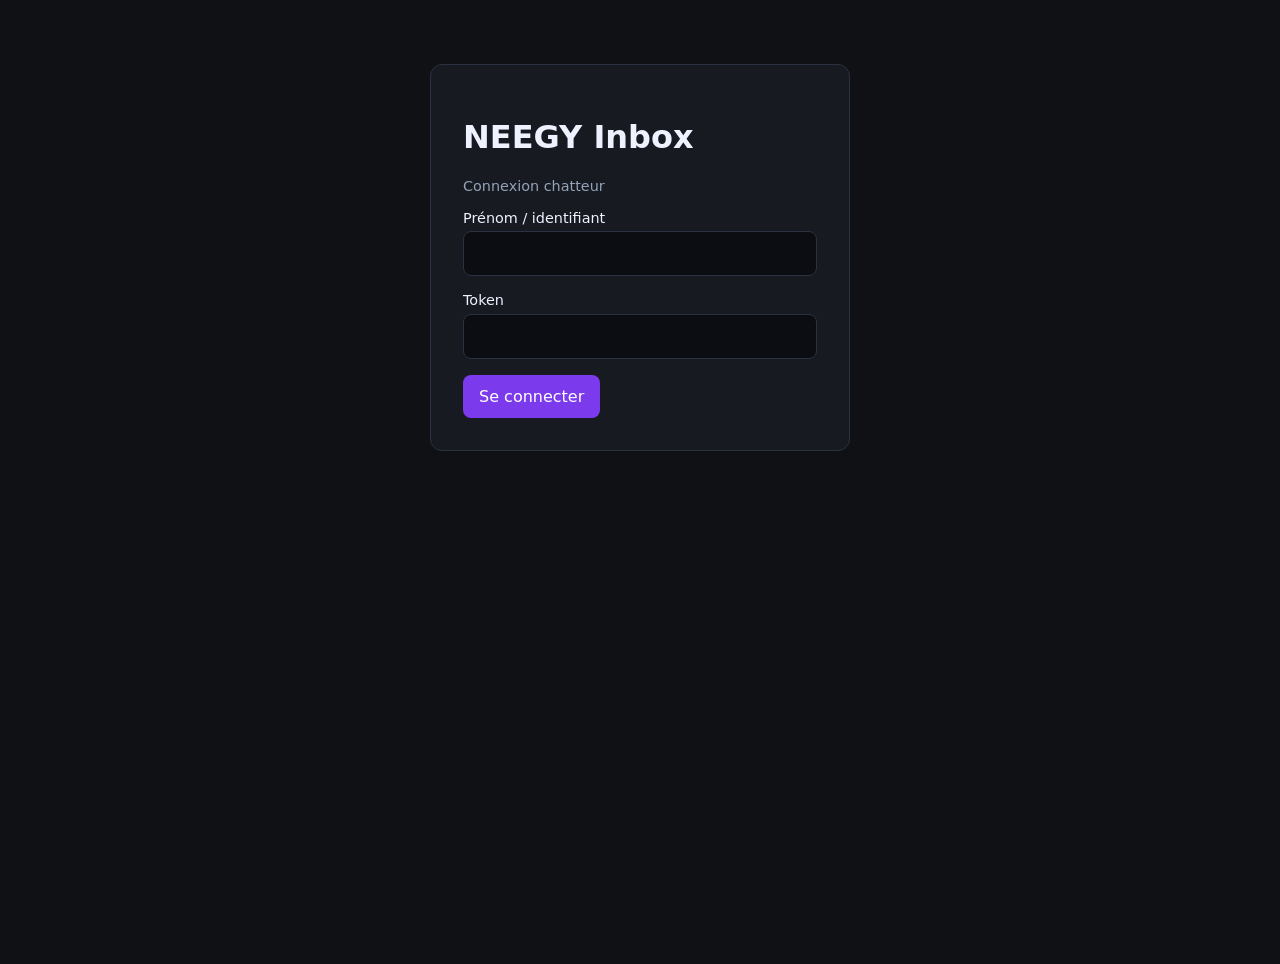
==== webapp/inbox/index.html @ 48ff168f "Add internal chatter inbox for Telegram Business relay bot. Lets agents reply to clients via /inbox/" ====
<!DOCTYPE html>
<html lang="fr">
<head>
  <meta charset="UTF-8" />
  <meta name="viewport" content="width=device-width, initial-scale=1" />
  <title>NEEGY Inbox</title>
  <link rel="stylesheet" href="style.css" />
</head>
<body>
  <div id="login-screen" class="panel">
    <h1>NEEGY Inbox</h1>
    <p class="muted">Connexion chatteur</p>
    <label>Prénom / identifiant</label>
    <input id="login-name" type="text" autocomplete="username" />
    <label>Token</label>
    <input id="login-token" type="password" autocomplete="current-password" />
    <button id="login-btn" type="button">Se connecter</button>
    <p id="login-error" class="error hidden"></p>
  </div>

  <div id="app-screen" class="hidden">
    <header class="topbar">
      <div>
        <strong>NEEGY Inbox</strong>
        <span id="agent-label" class="muted"></span>
      </div>
      <button id="logout-btn" type="button" class="ghost">Déconnexion</button>
    </header>
    <div class="layout">
      <aside class="sidebar">
        <h2>Conversations</h2>
        <ul id="conversation-list"></ul>
      </aside>
      <main class="chat">
        <div id="chat-empty" class="muted">Sélectionne une conversation</div>
        <div id="chat-active" class="hidden">
          <div class="chat-header">
            <div>
              <strong id="chat-title"></strong>
              <div id="chat-subtitle" class="muted"></div>
            </div>
          </div>
          <div id="canned-bar" class="canned-bar"></div>
          <div id="messages" class="messages"></div>
          <form id="reply-form" class="reply-form">
            <textarea id="reply-input" rows="3" placeholder="Répondre à la cliente…"></textarea>
            <button type="submit">Envoyer</button>
          </form>
        </div>
      </main>
    </div>
  </div>

  <script src="app.js"></script>
</body>
</html>
---- webapp/inbox/style.css ----
:root {
  color-scheme: dark;
  --bg: #0f1115;
  --panel: #171a21;
  --border: #2a3140;
  --text: #eef2ff;
  --muted: #94a3b8;
  --accent: #7c3aed;
  --in: #1e293b;
  --out: #312e81;
}

* { box-sizing: border-box; }
body {
  margin: 0;
  font-family: system-ui, -apple-system, sans-serif;
  background: var(--bg);
  color: var(--text);
  min-height: 100vh;
}

.hidden { display: none !important; }
.muted { color: var(--muted); font-size: 0.9rem; }
.error { color: #f87171; margin-top: 0.75rem; }

.panel {
  max-width: 420px;
  margin: 4rem auto;
  padding: 2rem;
  background: var(--panel);
  border: 1px solid var(--border);
  border-radius: 12px;
}

label { display: block; margin: 1rem 0 0.35rem; font-size: 0.9rem; }
input, textarea, button {
  font: inherit;
  border-radius: 8px;
  border: 1px solid var(--border);
}
input, textarea {
  width: 100%;
  padding: 0.75rem;
  background: #0b0d12;
  color: var(--text);
}
button {
  margin-top: 1rem;
  padding: 0.75rem 1rem;
  background: var(--accent);
  color: white;
  border: none;
  cursor: pointer;
}
button.ghost {
  background: transparent;
  border: 1px solid var(--border);
  color: var(--text);
  margin-top: 0;
}

.topbar {
  display: flex;
  justify-content: space-between;
  align-items: center;
  padding: 1rem 1.25rem;
  border-bottom: 1px solid var(--border);
  background: var(--panel);
}

.layout {
  display: grid;
  grid-template-columns: 320px 1fr;
  min-height: calc(100vh - 64px);
}

.sidebar {
  border-right: 1px solid var(--border);
  background: var(--panel);
  overflow: auto;
}
.sidebar h2 {
  font-size: 0.95rem;
  padding: 1rem;
  margin: 0;
  border-bottom: 1px solid var(--border);
}
#conversation-list {
  list-style: none;
  margin: 0;
  padding: 0;
}
#conversation-list li {
  padding: 0.85rem 1rem;
  border-bottom: 1px solid var(--border);
  cursor: pointer;
}
#conversation-list li.active { background: #222838; }
#conversation-list li:hover { background: #1b2030; }
.conv-name { font-weight: 600; }
.conv-preview {
  color: var(--muted);
  font-size: 0.85rem;
  white-space: nowrap;
  overflow: hidden;
  text-overflow: ellipsis;
}

.chat { display: flex; flex-direction: column; min-height: calc(100vh - 64px); }
#chat-empty { padding: 2rem; }
.chat-header {
  padding: 1rem 1.25rem;
  border-bottom: 1px solid var(--border);
}
.canned-bar {
  display: flex;
  gap: 0.5rem;
  flex-wrap: wrap;
  padding: 0.75rem 1rem;
  border-bottom: 1px solid var(--border);
}
.canned-bar button {
  margin: 0;
  padding: 0.35rem 0.65rem;
  font-size: 0.85rem;
  background: #222838;
}

.messages {
  flex: 1;
  overflow: auto;
  padding: 1rem;
  display: flex;
  flex-direction: column;
  gap: 0.75rem;
}
.msg {
  max-width: 75%;
  padding: 0.65rem 0.85rem;
  border-radius: 10px;
  white-space: pre-wrap;
  word-break: break-word;
}
.msg.in { align-self: flex-start; background: var(--in); }
.msg.out { align-self: flex-end; background: var(--out); }
.msg-meta {
  font-size: 0.75rem;
  color: var(--muted);
  margin-bottom: 0.25rem;
}

.reply-form {
  display: grid;
  grid-template-columns: 1fr auto;
  gap: 0.75rem;
  padding: 1rem;
  border-top: 1px solid var(--border);
}
.reply-form button { margin-top: 0; align-self: end; }

@media (max-width: 860px) {
  .layout { grid-template-columns: 1fr; }
  .sidebar { max-height: 35vh; }
}
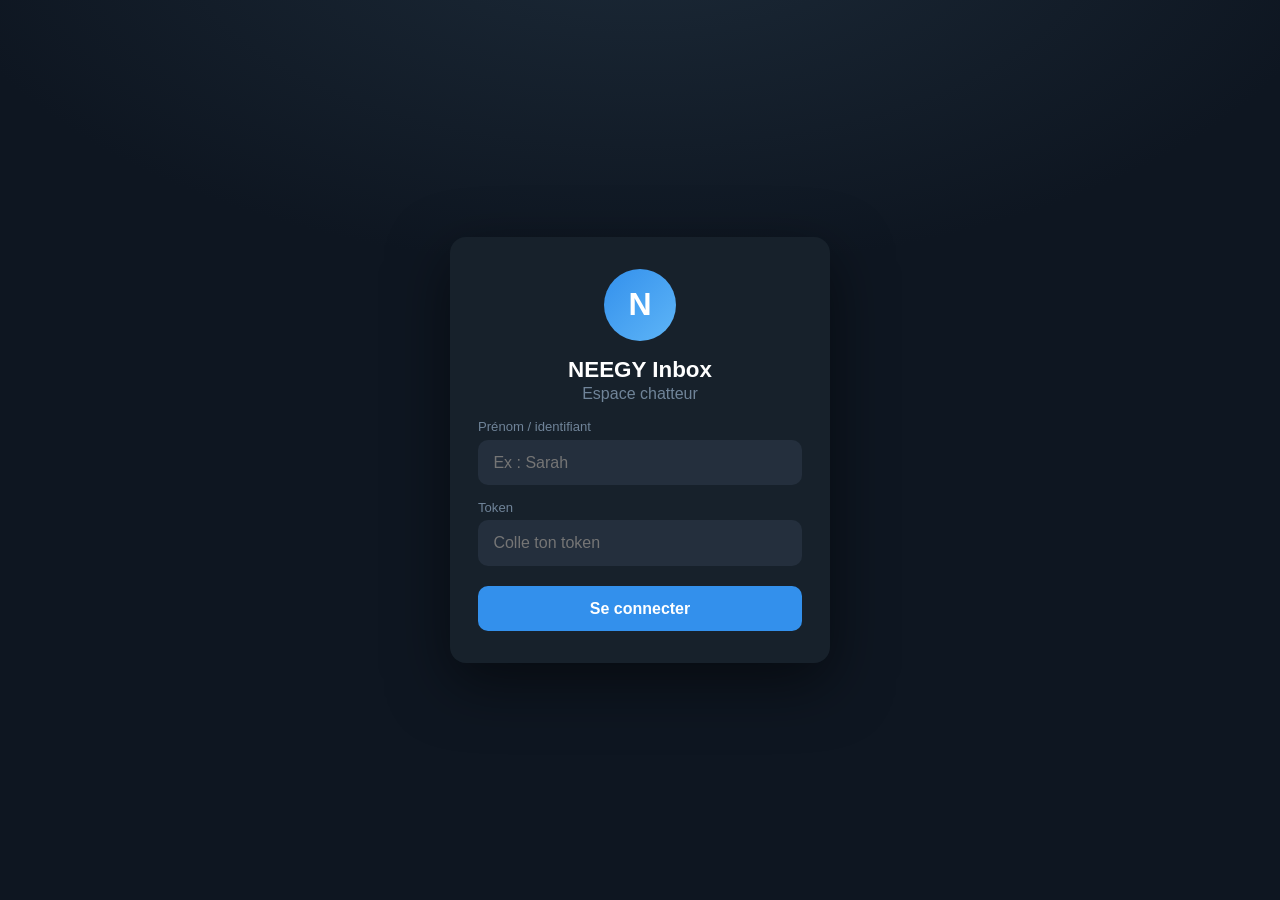
==== commit 9c3e1a40: "Redesign inbox UI in Telegram dark style with message history. Adds timestamps, date separators, mes" ====
--- a/webapp/inbox/index.html
+++ b/webapp/inbox/index.html
@@ -2,53 +2,81 @@
 <html lang="fr">
 <head>
   <meta charset="UTF-8" />
-  <meta name="viewport" content="width=device-width, initial-scale=1" />
+  <meta name="viewport" content="width=device-width, initial-scale=1, maximum-scale=1" />
   <title>NEEGY Inbox</title>
   <link rel="stylesheet" href="style.css" />
 </head>
 <body>
-  <div id="login-screen" class="panel">
-    <h1>NEEGY Inbox</h1>
-    <p class="muted">Connexion chatteur</p>
-    <label>Prénom / identifiant</label>
-    <input id="login-name" type="text" autocomplete="username" />
-    <label>Token</label>
-    <input id="login-token" type="password" autocomplete="current-password" />
-    <button id="login-btn" type="button">Se connecter</button>
-    <p id="login-error" class="error hidden"></p>
+  <!-- Écran de connexion -->
+  <div id="login-screen" class="login-wrap">
+    <div class="login-card">
+      <div class="login-logo">N</div>
+      <h1>NEEGY Inbox</h1>
+      <p class="muted">Espace chatteur</p>
+      <label for="login-name">Prénom / identifiant</label>
+      <input id="login-name" type="text" autocomplete="username" placeholder="Ex : Sarah" />
+      <label for="login-token">Token</label>
+      <input id="login-token" type="password" autocomplete="current-password" placeholder="Colle ton token" />
+      <button id="login-btn" type="button">Se connecter</button>
+      <p id="login-error" class="error hidden"></p>
+    </div>
   </div>
 
-  <div id="app-screen" class="hidden">
-    <header class="topbar">
-      <div>
-        <strong>NEEGY Inbox</strong>
-        <span id="agent-label" class="muted"></span>
+  <!-- Application -->
+  <div id="app-screen" class="app hidden">
+    <!-- Colonne conversations -->
+    <aside id="sidebar" class="sidebar">
+      <header class="sidebar-head">
+        <div class="agent-badge">
+          <span id="agent-avatar" class="avatar">?</span>
+          <div class="agent-info">
+            <strong id="agent-name-label">NEEGY</strong>
+            <span class="muted small">Chatteur connecté</span>
+          </div>
+        </div>
+        <button id="logout-btn" type="button" class="icon-btn" title="Déconnexion" aria-label="Déconnexion">
+          <svg viewBox="0 0 24 24" width="20" height="20"><path fill="currentColor" d="M16 17v-3H9v-4h7V7l5 5-5 5M14 2a2 2 0 0 1 2 2v2h-2V4H5v16h9v-2h2v2a2 2 0 0 1-2 2H5a2 2 0 0 1-2-2V4a2 2 0 0 1 2-2h9Z"/></svg>
+        </button>
+      </header>
+      <div class="search-bar">
+        <svg class="search-icon" viewBox="0 0 24 24" width="18" height="18"><path fill="currentColor" d="M9.5 3A6.5 6.5 0 0 1 16 9.5c0 1.61-.59 3.09-1.56 4.23l.27.27h.79l5 5-1.5 1.5-5-5v-.79l-.27-.27A6.52 6.52 0 0 1 9.5 16 6.5 6.5 0 0 1 3 9.5 6.5 6.5 0 0 1 9.5 3m0 2C7 5 5 7 5 9.5S7 14 9.5 14 14 12 14 9.5 12 5 9.5 5Z"/></svg>
+        <input id="search-input" type="text" placeholder="Rechercher une conversation" />
       </div>
-      <button id="logout-btn" type="button" class="ghost">Déconnexion</button>
-    </header>
-    <div class="layout">
-      <aside class="sidebar">
-        <h2>Conversations</h2>
-        <ul id="conversation-list"></ul>
-      </aside>
-      <main class="chat">
-        <div id="chat-empty" class="muted">Sélectionne une conversation</div>
-        <div id="chat-active" class="hidden">
-          <div class="chat-header">
-            <div>
-              <strong id="chat-title"></strong>
-              <div id="chat-subtitle" class="muted"></div>
-            </div>
+      <ul id="conversation-list" class="conv-list"></ul>
+      <div id="conv-empty" class="conv-empty muted hidden">Aucune conversation pour l'instant.</div>
+    </aside>
+
+    <!-- Zone de discussion -->
+    <main class="chat">
+      <div id="chat-empty" class="chat-empty">
+        <div class="chat-empty-icon">💬</div>
+        <p>Sélectionne une conversation pour voir l'historique et relancer.</p>
+      </div>
+
+      <div id="chat-active" class="chat-active hidden">
+        <header class="chat-head">
+          <button id="back-btn" class="icon-btn back-btn" type="button" aria-label="Retour">
+            <svg viewBox="0 0 24 24" width="22" height="22"><path fill="currentColor" d="M20 11H7.83l5.59-5.59L12 4l-8 8 8 8 1.41-1.41L7.83 13H20v-2Z"/></svg>
+          </button>
+          <span id="chat-avatar" class="avatar">?</span>
+          <div class="chat-head-info">
+            <strong id="chat-title"></strong>
+            <span id="chat-subtitle" class="muted small"></span>
           </div>
-          <div id="canned-bar" class="canned-bar"></div>
-          <div id="messages" class="messages"></div>
-          <form id="reply-form" class="reply-form">
-            <textarea id="reply-input" rows="3" placeholder="Répondre à la cliente…"></textarea>
-            <button type="submit">Envoyer</button>
-          </form>
-        </div>
-      </main>
-    </div>
+        </header>
+
+        <div id="messages" class="messages"></div>
+
+        <div id="canned-bar" class="canned-bar"></div>
+
+        <form id="reply-form" class="reply-form">
+          <textarea id="reply-input" rows="1" placeholder="Écris ta réponse…"></textarea>
+          <button id="send-btn" type="submit" class="send-btn" aria-label="Envoyer">
+            <svg viewBox="0 0 24 24" width="24" height="24"><path fill="currentColor" d="M2 21l21-9L2 3v7l15 2-15 2v7Z"/></svg>
+          </button>
+        </form>
+      </div>
+    </main>
   </div>
 
   <script src="app.js"></script>
--- a/webapp/inbox/style.css
+++ b/webapp/inbox/style.css
@@ -1,164 +1,428 @@
 :root {
   color-scheme: dark;
-  --bg: #0f1115;
-  --panel: #171a21;
-  --border: #2a3140;
-  --text: #eef2ff;
-  --muted: #94a3b8;
-  --accent: #7c3aed;
-  --in: #1e293b;
-  --out: #312e81;
+  --bg-app: #0e1621;
+  --bg-sidebar: #17212b;
+  --bg-head: #17212b;
+  --bg-hover: #202b36;
+  --bg-active: #2b5278;
+  --bg-input: #242f3d;
+  --bubble-in: #182533;
+  --bubble-out: #2b5278;
+  --text: #ffffff;
+  --text-secondary: #aebbc8;
+  --muted: #708499;
+  --accent: #5eb5f7;
+  --accent-solid: #3390ec;
+  --border: #101921;
+  --date-pill: rgba(24, 34, 45, 0.85);
+  --shadow: 0 1px 2px rgba(0, 0, 0, 0.35);
+  --chat-pattern: #0e1621;
 }
 
 * { box-sizing: border-box; }
+html, body { height: 100%; }
 body {
   margin: 0;
-  font-family: system-ui, -apple-system, sans-serif;
-  background: var(--bg);
+  font-family: -apple-system, "Segoe UI", Roboto, Helvetica, Arial, sans-serif;
+  background: var(--bg-app);
   color: var(--text);
+  -webkit-font-smoothing: antialiased;
+  overflow: hidden;
+}
+
+.hidden { display: none !important; }
+.muted { color: var(--muted); }
+.small { font-size: 0.78rem; }
+.error { color: #ff6b6b; margin-top: 0.75rem; font-size: 0.9rem; }
+
+/* ---------- Login ---------- */
+.login-wrap {
   min-height: 100vh;
-}
-
-.hidden { display: none !important; }
-.muted { color: var(--muted); font-size: 0.9rem; }
-.error { color: #f87171; margin-top: 0.75rem; }
-
-.panel {
-  max-width: 420px;
-  margin: 4rem auto;
-  padding: 2rem;
-  background: var(--panel);
-  border: 1px solid var(--border);
-  border-radius: 12px;
-}
-
-label { display: block; margin: 1rem 0 0.35rem; font-size: 0.9rem; }
-input, textarea, button {
+  display: grid;
+  place-items: center;
+  padding: 1.5rem;
+  background:
+    radial-gradient(1200px 600px at 50% -10%, #1c2a38 0%, var(--bg-app) 60%);
+}
+.login-card {
+  width: 100%;
+  max-width: 380px;
+  background: var(--bg-sidebar);
+  border-radius: 16px;
+  padding: 2rem 1.75rem;
+  box-shadow: 0 20px 60px rgba(0, 0, 0, 0.5);
+  text-align: center;
+}
+.login-logo {
+  width: 72px;
+  height: 72px;
+  margin: 0 auto 1rem;
+  border-radius: 50%;
+  background: linear-gradient(135deg, #3390ec, #5eb5f7);
+  display: grid;
+  place-items: center;
+  font-size: 2rem;
+  font-weight: 700;
+  color: #fff;
+}
+.login-card h1 { margin: 0.25rem 0 0.15rem; font-size: 1.4rem; }
+.login-card p { margin: 0 0 1rem; }
+.login-card label {
+  display: block;
+  text-align: left;
+  margin: 0.9rem 0 0.35rem;
+  font-size: 0.82rem;
+  color: var(--muted);
+}
+.login-card input {
+  width: 100%;
+  padding: 0.8rem 0.9rem;
+  border-radius: 10px;
+  border: 1px solid transparent;
+  background: var(--bg-input);
+  color: var(--text);
   font: inherit;
-  border-radius: 8px;
-  border: 1px solid var(--border);
-}
-input, textarea {
+  transition: border-color 0.15s;
+}
+.login-card input:focus {
+  outline: none;
+  border-color: var(--accent-solid);
+}
+.login-card button {
   width: 100%;
-  padding: 0.75rem;
-  background: #0b0d12;
+  margin-top: 1.25rem;
+  padding: 0.85rem;
+  border: none;
+  border-radius: 10px;
+  background: var(--accent-solid);
+  color: #fff;
+  font: inherit;
+  font-weight: 600;
+  cursor: pointer;
+  transition: background 0.15s;
+}
+.login-card button:hover { background: #2b7ed1; }
+
+/* ---------- App layout ---------- */
+.app {
+  display: grid;
+  grid-template-columns: 360px 1fr;
+  height: 100vh;
+  height: 100dvh;
+}
+
+/* ---------- Sidebar ---------- */
+.sidebar {
+  background: var(--bg-sidebar);
+  border-right: 1px solid var(--border);
+  display: flex;
+  flex-direction: column;
+  min-height: 0;
+}
+.sidebar-head {
+  display: flex;
+  align-items: center;
+  justify-content: space-between;
+  padding: 0.65rem 0.85rem;
+  gap: 0.5rem;
+}
+.agent-badge { display: flex; align-items: center; gap: 0.6rem; min-width: 0; }
+.agent-info { display: flex; flex-direction: column; min-width: 0; }
+.agent-info strong { font-size: 0.95rem; line-height: 1.1; }
+
+.avatar {
+  flex: none;
+  width: 42px;
+  height: 42px;
+  border-radius: 50%;
+  display: grid;
+  place-items: center;
+  color: #fff;
+  font-weight: 600;
+  font-size: 1rem;
+  background: #5c6bc0;
+  text-transform: uppercase;
+  user-select: none;
+}
+
+.icon-btn {
+  flex: none;
+  width: 40px;
+  height: 40px;
+  border-radius: 50%;
+  border: none;
+  background: transparent;
+  color: var(--muted);
+  cursor: pointer;
+  display: grid;
+  place-items: center;
+  transition: background 0.15s, color 0.15s;
+}
+.icon-btn:hover { background: var(--bg-hover); color: var(--text); }
+
+.search-bar {
+  position: relative;
+  padding: 0 0.85rem 0.6rem;
+}
+.search-icon {
+  position: absolute;
+  left: 1.55rem;
+  top: 50%;
+  transform: translateY(-60%);
+  color: var(--muted);
+  pointer-events: none;
+}
+.search-bar input {
+  width: 100%;
+  padding: 0.6rem 0.9rem 0.6rem 2.5rem;
+  border-radius: 20px;
+  border: none;
+  background: var(--bg-input);
   color: var(--text);
-}
-button {
-  margin-top: 1rem;
-  padding: 0.75rem 1rem;
-  background: var(--accent);
-  color: white;
-  border: none;
-  cursor: pointer;
-}
-button.ghost {
-  background: transparent;
-  border: 1px solid var(--border);
-  color: var(--text);
-  margin-top: 0;
-}
-
-.topbar {
-  display: flex;
-  justify-content: space-between;
-  align-items: center;
-  padding: 1rem 1.25rem;
-  border-bottom: 1px solid var(--border);
-  background: var(--panel);
-}
-
-.layout {
-  display: grid;
-  grid-template-columns: 320px 1fr;
-  min-height: calc(100vh - 64px);
-}
-
-.sidebar {
-  border-right: 1px solid var(--border);
-  background: var(--panel);
-  overflow: auto;
-}
-.sidebar h2 {
-  font-size: 0.95rem;
-  padding: 1rem;
-  margin: 0;
-  border-bottom: 1px solid var(--border);
-}
-#conversation-list {
+  font: inherit;
+  font-size: 0.9rem;
+}
+.search-bar input:focus { outline: 1px solid var(--accent-solid); }
+
+.conv-list {
   list-style: none;
   margin: 0;
   padding: 0;
-}
-#conversation-list li {
-  padding: 0.85rem 1rem;
-  border-bottom: 1px solid var(--border);
+  overflow-y: auto;
+  flex: 1;
+  min-height: 0;
+}
+.conv-item {
+  display: flex;
+  gap: 0.7rem;
+  padding: 0.6rem 0.85rem;
   cursor: pointer;
-}
-#conversation-list li.active { background: #222838; }
-#conversation-list li:hover { background: #1b2030; }
-.conv-name { font-weight: 600; }
+  border-radius: 10px;
+  margin: 0 0.4rem;
+  align-items: center;
+  transition: background 0.12s;
+}
+.conv-item:hover { background: var(--bg-hover); }
+.conv-item.active { background: var(--bg-active); }
+.conv-item.active .conv-preview,
+.conv-item.active .conv-time { color: rgba(255, 255, 255, 0.75); }
+
+.conv-body { flex: 1; min-width: 0; }
+.conv-top {
+  display: flex;
+  justify-content: space-between;
+  align-items: baseline;
+  gap: 0.5rem;
+}
+.conv-name {
+  font-weight: 600;
+  font-size: 0.95rem;
+  white-space: nowrap;
+  overflow: hidden;
+  text-overflow: ellipsis;
+}
+.conv-time { font-size: 0.72rem; color: var(--muted); flex: none; }
 .conv-preview {
   color: var(--muted);
   font-size: 0.85rem;
   white-space: nowrap;
   overflow: hidden;
   text-overflow: ellipsis;
-}
-
-.chat { display: flex; flex-direction: column; min-height: calc(100vh - 64px); }
-#chat-empty { padding: 2rem; }
-.chat-header {
-  padding: 1rem 1.25rem;
+  margin-top: 0.15rem;
+}
+.conv-preview .out-prefix { color: var(--accent); }
+
+.conv-empty { padding: 2rem 1rem; text-align: center; font-size: 0.9rem; }
+
+/* ---------- Chat ---------- */
+.chat {
+  display: flex;
+  flex-direction: column;
+  min-height: 0;
+  background:
+    linear-gradient(rgba(14, 22, 33, 0.92), rgba(14, 22, 33, 0.92)),
+    var(--chat-pattern);
+}
+.chat-empty {
+  flex: 1;
+  display: flex;
+  flex-direction: column;
+  align-items: center;
+  justify-content: center;
+  gap: 0.75rem;
+  color: var(--muted);
+  text-align: center;
+  padding: 2rem;
+}
+.chat-empty-icon { font-size: 2.5rem; opacity: 0.6; }
+
+.chat-active { flex: 1; display: flex; flex-direction: column; min-height: 0; }
+
+.chat-head {
+  display: flex;
+  align-items: center;
+  gap: 0.7rem;
+  padding: 0.6rem 1rem;
+  background: var(--bg-head);
   border-bottom: 1px solid var(--border);
-}
-.canned-bar {
-  display: flex;
-  gap: 0.5rem;
-  flex-wrap: wrap;
-  padding: 0.75rem 1rem;
-  border-bottom: 1px solid var(--border);
-}
-.canned-bar button {
-  margin: 0;
-  padding: 0.35rem 0.65rem;
-  font-size: 0.85rem;
-  background: #222838;
-}
+  flex: none;
+}
+.chat-head-info { display: flex; flex-direction: column; min-width: 0; }
+.chat-head-info strong { font-size: 1rem; line-height: 1.15; }
+.back-btn { display: none; }
 
 .messages {
   flex: 1;
-  overflow: auto;
-  padding: 1rem;
+  overflow-y: auto;
+  padding: 1rem 6% 1.25rem;
   display: flex;
   flex-direction: column;
-  gap: 0.75rem;
-}
+  gap: 0.15rem;
+  min-height: 0;
+}
+
+.date-sep {
+  align-self: center;
+  margin: 0.75rem 0;
+  padding: 0.25rem 0.75rem;
+  background: var(--date-pill);
+  color: #cfe0ef;
+  border-radius: 14px;
+  font-size: 0.75rem;
+  font-weight: 500;
+  backdrop-filter: blur(4px);
+}
+
 .msg {
-  max-width: 75%;
-  padding: 0.65rem 0.85rem;
-  border-radius: 10px;
+  max-width: 72%;
+  padding: 0.4rem 0.6rem 0.35rem;
+  border-radius: 12px;
   white-space: pre-wrap;
   word-break: break-word;
-}
-.msg.in { align-self: flex-start; background: var(--in); }
-.msg.out { align-self: flex-end; background: var(--out); }
-.msg-meta {
-  font-size: 0.75rem;
-  color: var(--muted);
-  margin-bottom: 0.25rem;
-}
-
+  position: relative;
+  box-shadow: var(--shadow);
+  font-size: 0.95rem;
+  line-height: 1.35;
+  margin-top: 0.12rem;
+}
+.msg .msg-text { display: inline; }
+.msg.in {
+  align-self: flex-start;
+  background: var(--bubble-in);
+  border-bottom-left-radius: 4px;
+}
+.msg.out {
+  align-self: flex-end;
+  background: var(--bubble-out);
+  border-bottom-right-radius: 4px;
+}
+/* Regroupement visuel des messages consécutifs */
+.msg.same-in { border-top-left-radius: 4px; }
+.msg.same-out { border-top-right-radius: 4px; }
+
+.msg-time {
+  float: right;
+  margin: 0.35rem 0 -0.1rem 0.6rem;
+  font-size: 0.68rem;
+  color: rgba(255, 255, 255, 0.45);
+  user-select: none;
+  white-space: nowrap;
+}
+.msg.out .msg-time { color: rgba(255, 255, 255, 0.6); }
+.msg-agent {
+  display: block;
+  font-size: 0.72rem;
+  font-weight: 600;
+  color: var(--accent);
+  margin-bottom: 0.1rem;
+}
+
+/* ---------- Canned ---------- */
+.canned-bar {
+  display: flex;
+  gap: 0.4rem;
+  overflow-x: auto;
+  padding: 0.5rem 1rem;
+  background: var(--bg-head);
+  border-top: 1px solid var(--border);
+  flex: none;
+  scrollbar-width: none;
+}
+.canned-bar::-webkit-scrollbar { display: none; }
+.canned-bar:empty { display: none; }
+.canned-bar button {
+  flex: none;
+  padding: 0.35rem 0.75rem;
+  border-radius: 16px;
+  border: 1px solid var(--border);
+  background: var(--bg-input);
+  color: var(--accent);
+  font: inherit;
+  font-size: 0.82rem;
+  cursor: pointer;
+  white-space: nowrap;
+  transition: background 0.12s;
+}
+.canned-bar button:hover { background: var(--bg-hover); }
+
+/* ---------- Reply ---------- */
 .reply-form {
-  display: grid;
-  grid-template-columns: 1fr auto;
-  gap: 0.75rem;
-  padding: 1rem;
+  display: flex;
+  align-items: flex-end;
+  gap: 0.5rem;
+  padding: 0.6rem 1rem 0.75rem;
+  background: var(--bg-head);
   border-top: 1px solid var(--border);
-}
-.reply-form button { margin-top: 0; align-self: end; }
-
-@media (max-width: 860px) {
-  .layout { grid-template-columns: 1fr; }
-  .sidebar { max-height: 35vh; }
-}
+  flex: none;
+}
+.reply-form textarea {
+  flex: 1;
+  resize: none;
+  max-height: 140px;
+  padding: 0.7rem 0.95rem;
+  border-radius: 18px;
+  border: none;
+  background: var(--bg-input);
+  color: var(--text);
+  font: inherit;
+  font-size: 0.95rem;
+  line-height: 1.35;
+}
+.reply-form textarea:focus { outline: 1px solid var(--accent-solid); }
+.send-btn {
+  flex: none;
+  width: 46px;
+  height: 46px;
+  border-radius: 50%;
+  border: none;
+  background: var(--accent-solid);
+  color: #fff;
+  cursor: pointer;
+  display: grid;
+  place-items: center;
+  transition: background 0.15s, transform 0.1s;
+}
+.send-btn:hover { background: #2b7ed1; }
+.send-btn:active { transform: scale(0.92); }
+
+/* ---------- Scrollbars ---------- */
+.conv-list::-webkit-scrollbar,
+.messages::-webkit-scrollbar { width: 8px; }
+.conv-list::-webkit-scrollbar-thumb,
+.messages::-webkit-scrollbar-thumb {
+  background: rgba(255, 255, 255, 0.12);
+  border-radius: 8px;
+}
+
+/* ---------- Mobile ---------- */
+@media (max-width: 780px) {
+  .app { grid-template-columns: 1fr; }
+  .sidebar { width: 100%; }
+  .chat { display: none; }
+  /* En mode conversation ouverte, on masque la sidebar et on montre le chat */
+  .app.chat-open .sidebar { display: none; }
+  .app.chat-open .chat { display: flex; }
+  .back-btn { display: grid; }
+  .msg { max-width: 85%; }
+  .messages { padding: 0.75rem 3% 1rem; }
+}
